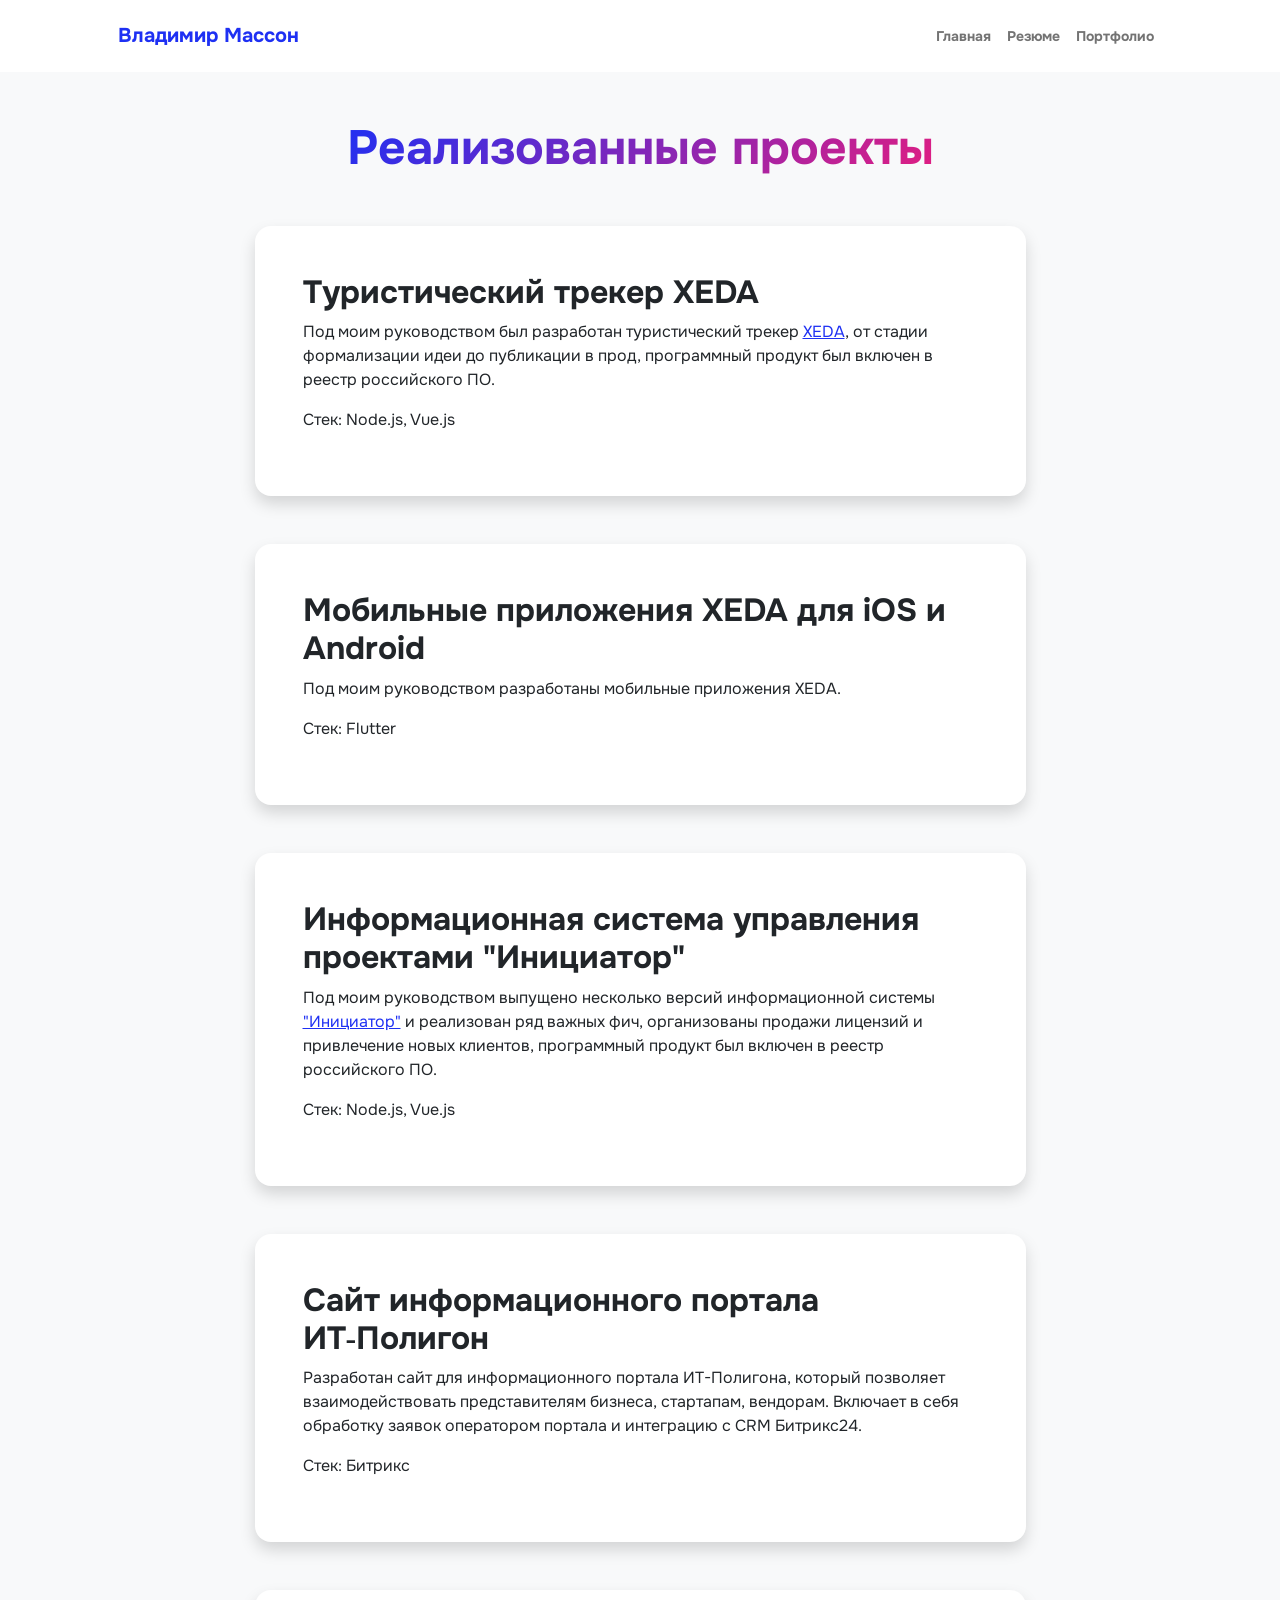
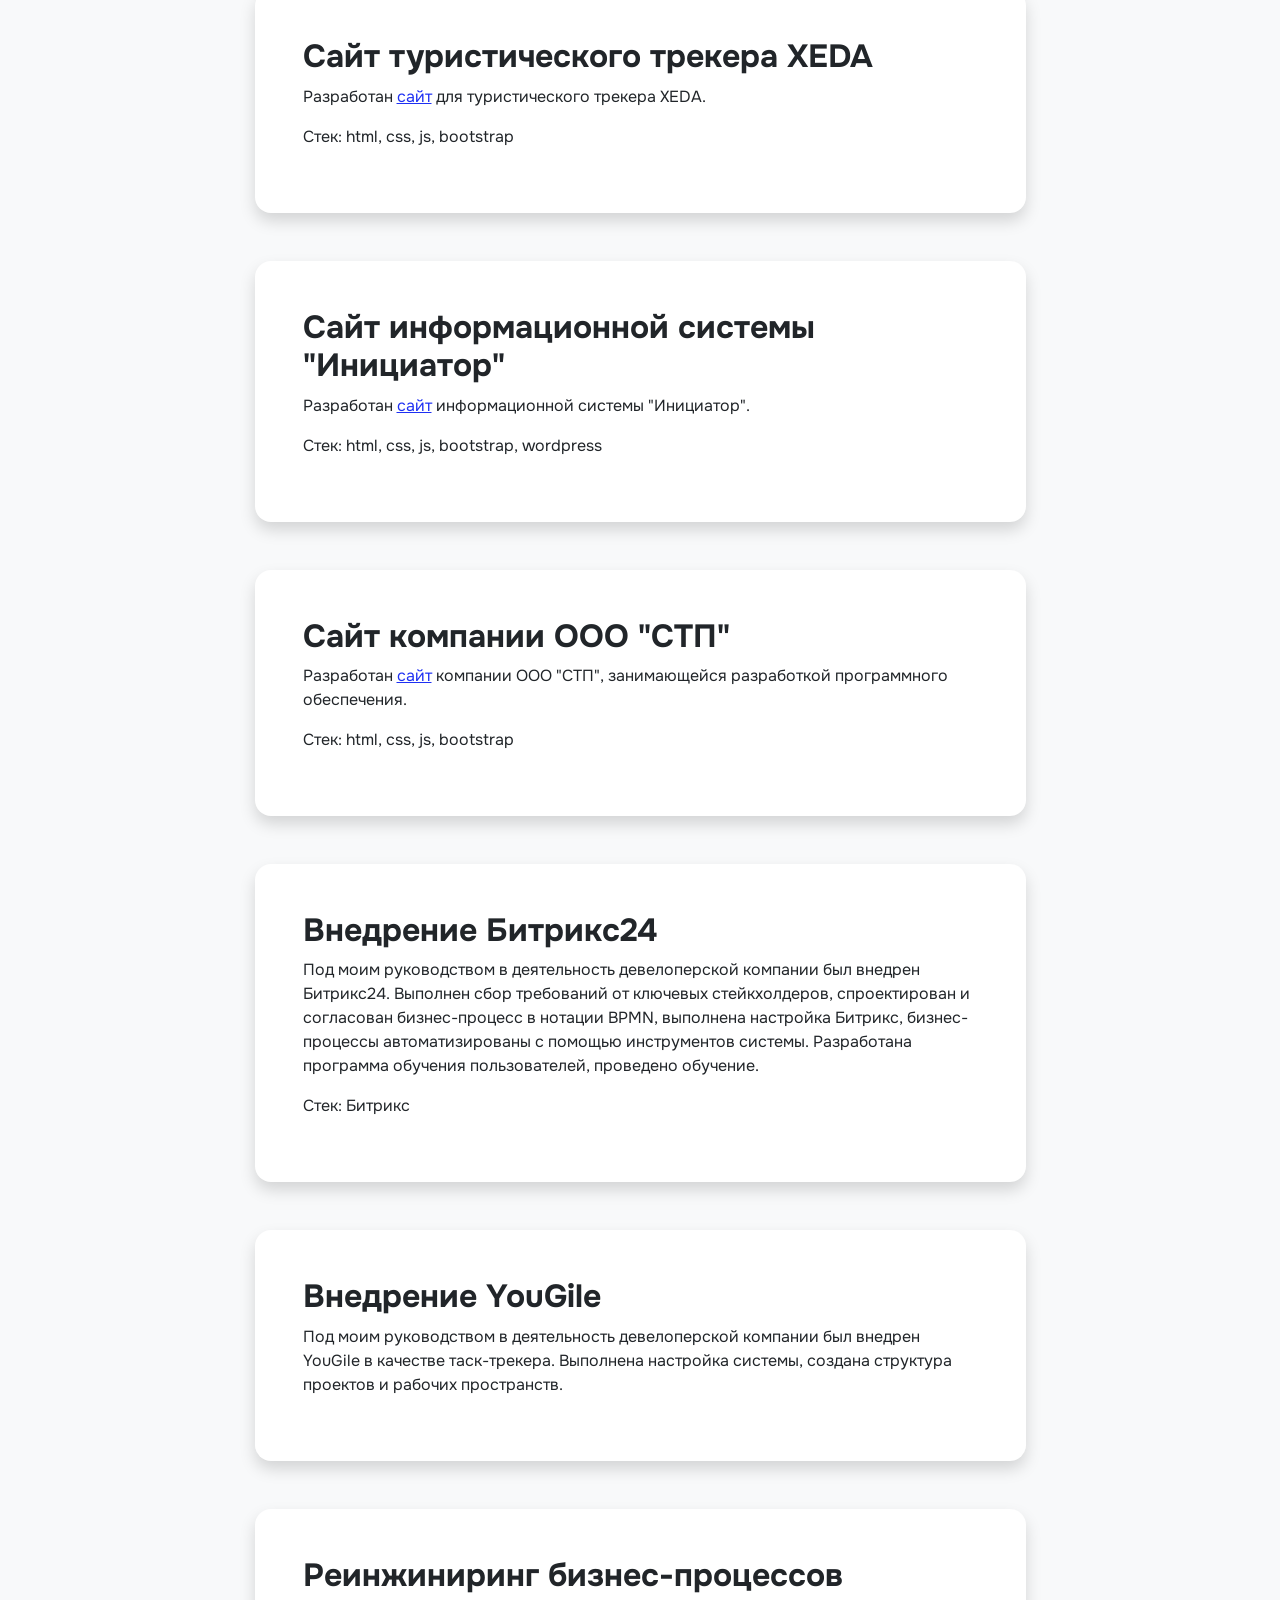
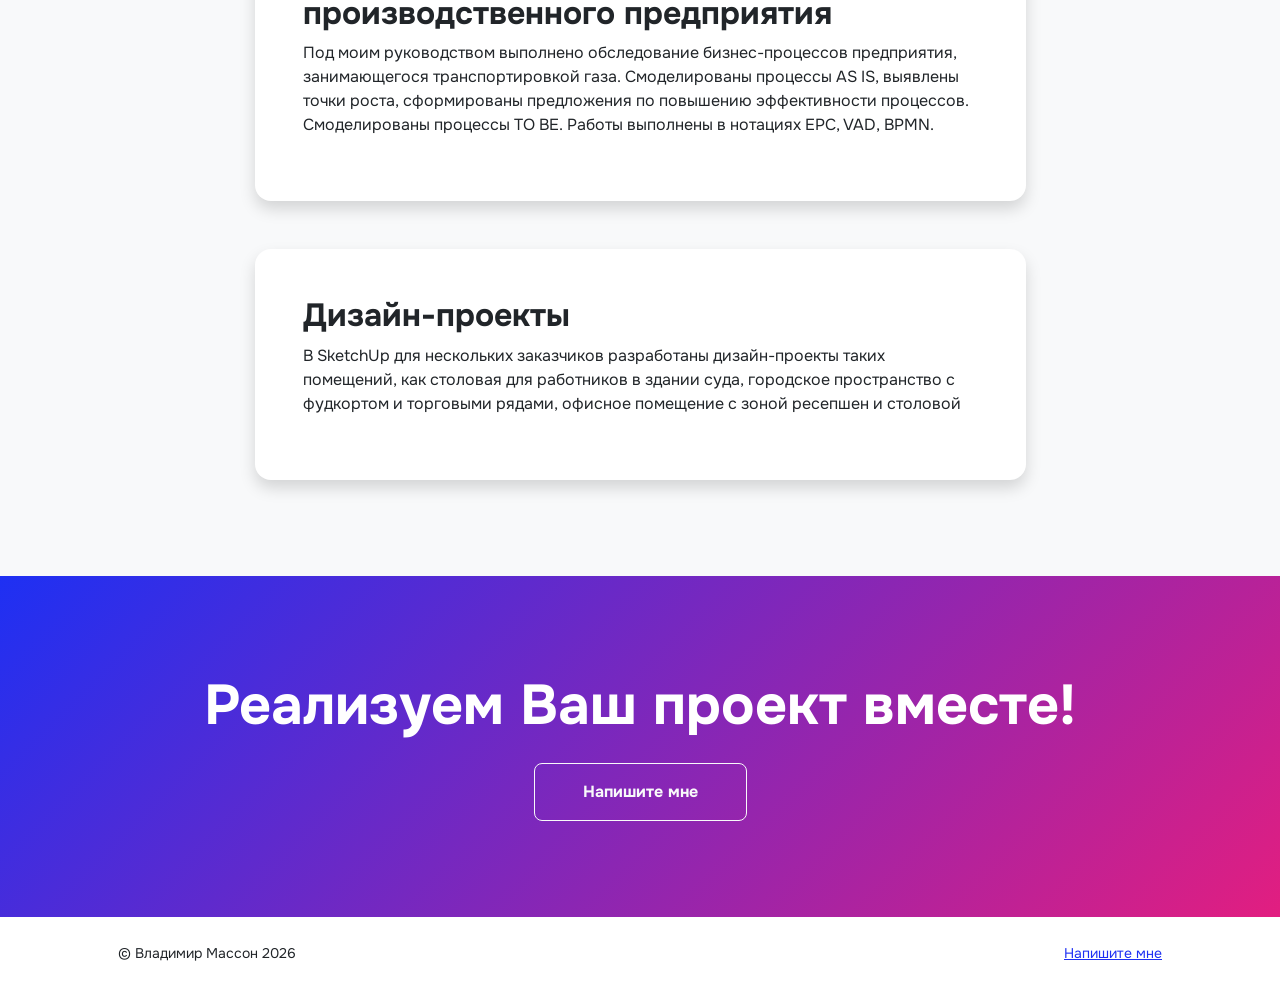
==== projects.html @ 6bad5a17 "Add files via upload" ====
<!DOCTYPE html>
<html lang="en">
    <head>
        <meta charset="utf-8" />
        <meta name="viewport" content="width=device-width, initial-scale=1, shrink-to-fit=no" />
        <meta name="description" content="" />
        <meta name="author" content="Vladimir Masson" />
        <title>Владимир Массон - Менеджер проектов</title>
        <!-- Favicon-->
        <link rel="icon" type="image/x-icon" href="assets/favicon.ico" />
        <!-- Custom Google font-->
        <link rel="preconnect" href="https://fonts.googleapis.com" />
        <link rel="preconnect" href="https://fonts.gstatic.com" crossorigin />
        <link href="https://fonts.googleapis.com/css2?family=Onest:wght@100;200;300;400;500;600;700;800;900&amp;display=swap" rel="stylesheet" />
        <!-- Bootstrap icons-->
        <link href="https://cdn.jsdelivr.net/npm/bootstrap-icons@1.8.1/font/bootstrap-icons.css" rel="stylesheet" />
        <!-- Core theme CSS (includes Bootstrap)-->
        <link href="css/styles.css" rel="stylesheet" />
    </head>
    <body class="d-flex flex-column h-100 bg-light">
        <main class="flex-shrink-0">
            <!-- Navigation-->
            <nav class="navbar navbar-expand-lg navbar-light bg-white py-3">
                <div class="container px-5">
                    <a class="navbar-brand" href="index.html"><span class="fw-bolder text-primary">Владимир Массон</span></a>
                    <button class="navbar-toggler" type="button" data-bs-toggle="collapse" data-bs-target="#navbarSupportedContent" aria-controls="navbarSupportedContent" aria-expanded="false" aria-label="Toggle navigation"><span class="navbar-toggler-icon"></span></button>
                    <div class="collapse navbar-collapse" id="navbarSupportedContent">
                        <ul class="navbar-nav ms-auto mb-2 mb-lg-0 small fw-bolder">
                            <li class="nav-item"><a class="nav-link" href="index.html">Главная</a></li>
                            <li class="nav-item"><a class="nav-link" href="resume.html">Резюме</a></li>
                            <li class="nav-item"><a class="nav-link" href="projects.html">Портфолио</a></li>
                        </ul>
                    </div>
                </div>
            </nav>
            <!-- Projects Section-->
            <section class="py-5">
                <div class="container px-5 mb-5">
                    <div class="text-center mb-5">
                        <h1 class="display-5 fw-bolder mb-0"><span class="text-gradient d-inline">Реализованные проекты</span></h1>
                    </div>
                    <div class="row gx-5 justify-content-center">
                        <div class="col-lg-11 col-xl-9 col-xxl-8">
                            <!-- Project Card 2-->
                            <div class="card overflow-hidden shadow rounded-4 border-0 mb-5">
                                <div class="card-body p-0">
                                    <div class="d-flex align-items-center">
                                        <div class="p-5">
                                            <h2 class="fw-bolder">Туристический трекер XEDA</h2>
                                            <p>Под моим руководством был разработан туристический трекер <a href="https://app.xeda.io/" target="_blank">XEDA</a>, от стадии формализации идеи до публикации в прод, программный продукт был включен в реестр российского ПО. <p>Стек: Node.js, Vue.js</p>
                                        </div>
                                     </div>
                                </div>
                            </div>
							<!-- Project Card 2-->
                            <div class="card overflow-hidden shadow rounded-4 border-0 mb-5">
                                <div class="card-body p-0">
                                    <div class="d-flex align-items-center">
                                        <div class="p-5">
                                            <h2 class="fw-bolder">Мобильные приложения XEDA для iOS и Android </h2>
                                            <p>Под моим руководством разработаны мобильные приложения XEDA. <p>Стек: Flutter</p>
                                        </div>
                                     </div>
                                </div>
                            </div>
							<!-- Project Card 2-->
                            <div class="card overflow-hidden shadow rounded-4 border-0 mb-5">
                                <div class="card-body p-0">
                                    <div class="d-flex align-items-center">
                                        <div class="p-5">
                                            <h2 class="fw-bolder">Информационная система управления проектами "Инициатор"</h2>
                                            <p>Под моим руководством выпущено несколько версий информационной системы <a href="https://app.mover.run/" target="_blank">"Инициатор"</a> и реализован ряд важных фич, организованы продажи лицензий и привлечение новых клиентов, программный продукт был включен в реестр российского ПО. <p>Стек: Node.js, Vue.js</p>
                                        </div>
                                     </div>
                                </div>
                            </div>
							<!-- Project Card 2-->
                            <div class="card overflow-hidden shadow rounded-4 border-0 mb-5">
                                <div class="card-body p-0">
                                    <div class="d-flex align-items-center">
                                        <div class="p-5">
                                            <h2 class="fw-bolder">Сайт информационного портала ИТ&#8209;Полигон</h2>
                                            <p>Разработан сайт для информационного портала ИТ-Полигона, который позволяет взаимодействовать представителям бизнеса, стартапам, вендорам. Включает в себя обработку заявок оператором портала и интеграцию с CRM Битрикс24. <p>Стек: Битрикс</p>
                                        </div>
                                     </div>
                                </div>
                            </div>
							<!-- Project Card 2-->
                            <div class="card overflow-hidden shadow rounded-4 border-0 mb-5">
                                <div class="card-body p-0">
                                    <div class="d-flex align-items-center">
                                        <div class="p-5">
                                            <h2 class="fw-bolder">Сайт туристического трекера XEDA</h2>
                                            <p>Разработан <a href="https://xeda.io/" target="_blank">сайт</a> для туристического трекера XEDA. <p>Стек: html, css, js, bootstrap</p>
                                        </div>
                                     </div>
                                </div>
                            </div>
							<!-- Project Card 2-->
                            <div class="card overflow-hidden shadow rounded-4 border-0 mb-5">
                                <div class="card-body p-0">
                                    <div class="d-flex align-items-center">
                                        <div class="p-5">
                                            <h2 class="fw-bolder">Сайт информационной системы "Инициатор"</h2>
                                            <p>Разработан <a href="https://mover.run/" target="_blank">сайт</a> информационной системы "Инициатор". <p>Стек: html, css, js, bootstrap, wordpress</p>
                                        </div>
                                     </div>
                                </div>
                            </div>
                            <!-- Project Card 2-->
                            <div class="card overflow-hidden shadow rounded-4 border-0 mb-5">
                                <div class="card-body p-0">
                                    <div class="d-flex align-items-center">
                                        <div class="p-5">
                                            <h2 class="fw-bolder">Сайт компании ООО "СТП"</h2>
                                            <p>Разработан <a href="https://stp.wtf/" target="_blank">сайт</a> компании ООО "СТП", занимающейся разработкой программного обеспечения. <p>Стек: html, css, js, bootstrap</p>
                                        </div>
                                     </div>
                                </div>
                            </div>
							<!-- Project Card 2-->
                            <div class="card overflow-hidden shadow rounded-4 border-0 mb-5">
                                <div class="card-body p-0">
                                    <div class="d-flex align-items-center">
                                        <div class="p-5">
                                            <h2 class="fw-bolder">Внедрение Битрикс24</h2>
                                            <p>Под моим руководством в деятельность девелоперской компании был внедрен Битрикс24. Выполнен сбор требований от ключевых стейкхолдеров, спроектирован и согласован бизнес-процесс в нотации BPMN, выполнена настройка Битрикс, бизнес-процессы автоматизированы с помощью инструментов системы. Разработана программа обучения пользователей, проведено обучение. <p>Стек: Битрикс</p>
                                        </div>
                                     </div>
                                </div>
                            </div>
							<!-- Project Card 2-->
                            <div class="card overflow-hidden shadow rounded-4 border-0 mb-5">
                                <div class="card-body p-0">
                                    <div class="d-flex align-items-center">
                                        <div class="p-5">
                                            <h2 class="fw-bolder">Внедрение YouGile</h2>
                                            <p>Под моим руководством в деятельность девелоперской компании был внедрен YouGile в качестве таск-трекера. Выполнена настройка системы, создана структура проектов и рабочих пространств.
                                        </div>
                                     </div>
                                </div>
                            </div>
							<!-- Project Card 2-->
                            <div class="card overflow-hidden shadow rounded-4 border-0 mb-5">
                                <div class="card-body p-0">
                                    <div class="d-flex align-items-center">
                                        <div class="p-5">
                                            <h2 class="fw-bolder">Реинжиниринг бизнес-процессов производственного предприятия</h2>
                                            <p>Под моим руководством выполнено обследование бизнес-процессов предприятия, занимающегося транспортировкой газа. Смоделированы процессы AS IS, выявлены точки роста, сформированы предложения по повышению эффективности процессов. Смоделированы процессы TO BE. Работы выполнены в нотациях EPC, VAD, BPMN.
                                        </div>
                                     </div>
                                </div>
                            </div>
							<!-- Project Card 1-->
                            <div class="card overflow-hidden shadow rounded-4 border-0">
                                <div class="card-body p-0">
                                    <div class="d-flex align-items-center">
                                        <div class="p-5">
                                            <h2 class="fw-bolder">Дизайн-проекты</h2>
                                            <p>В SketchUp для нескольких заказчиков разработаны дизайн-проекты таких помещений, как столовая для работников в здании суда, городское пространство с фудкортом и торговыми рядами, офисное помещение с зоной ресепшен и столовой</p>
                                        </div>
                                 
                                    </div>
                                </div>
                            </div>
                        </div>
                    </div>
                </div>
            </section>
            <!-- Call to action section-->
            <section class="py-5 bg-gradient-primary-to-secondary text-white">
                <div class="container px-5 my-5">
                    <div class="text-center">
                        <h2 class="display-4 fw-bolder mb-4">Реализуем Ваш проект вместе!</h2>
                        <a class="btn btn-outline-light btn-lg px-5 py-3 fs-6 fw-bolder" href="mailto:vladimirmasson@gmail.com">Напишите мне</a>
                    </div>
                </div>
            </section>
        </main>
        <!-- Footer-->
        <footer class="bg-white py-4 mt-auto">
            <div class="container px-5">
                <div class="row align-items-center justify-content-between flex-column flex-sm-row">
                    <div class="col-auto"><div class="small m-0">&copy; Владимир Массон 2026</div></div>
                    <div class="col-auto">
                       <a class="small" href="mailto:vladimirmasson@gmail.com">Напишите мне</a>
                    </div>
                </div>
            </div>
        </footer>
        <!-- Bootstrap core JS-->
        <script src="https://cdn.jsdelivr.net/npm/bootstrap@5.2.3/dist/js/bootstrap.bundle.min.js"></script>
        <!-- Core theme JS-->
        <script src="js/scripts.js"></script>
    </body>
</html>
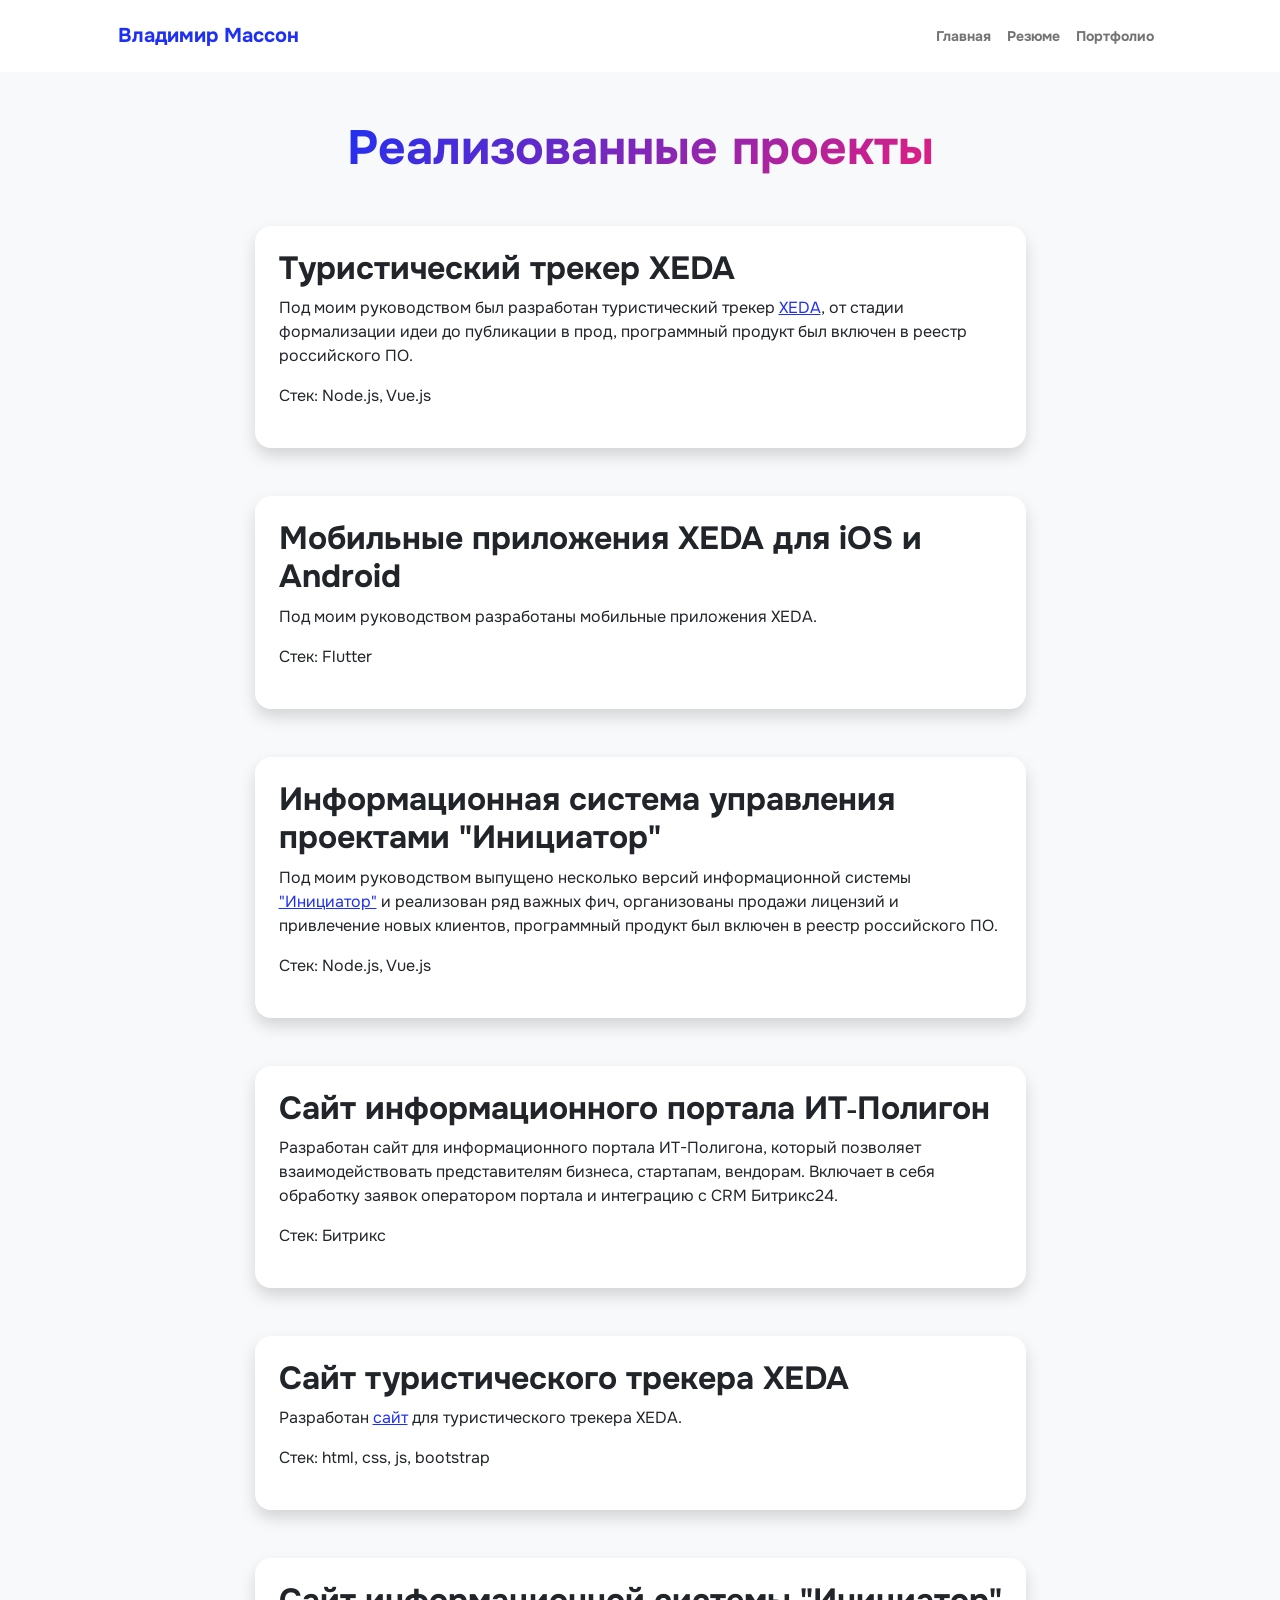
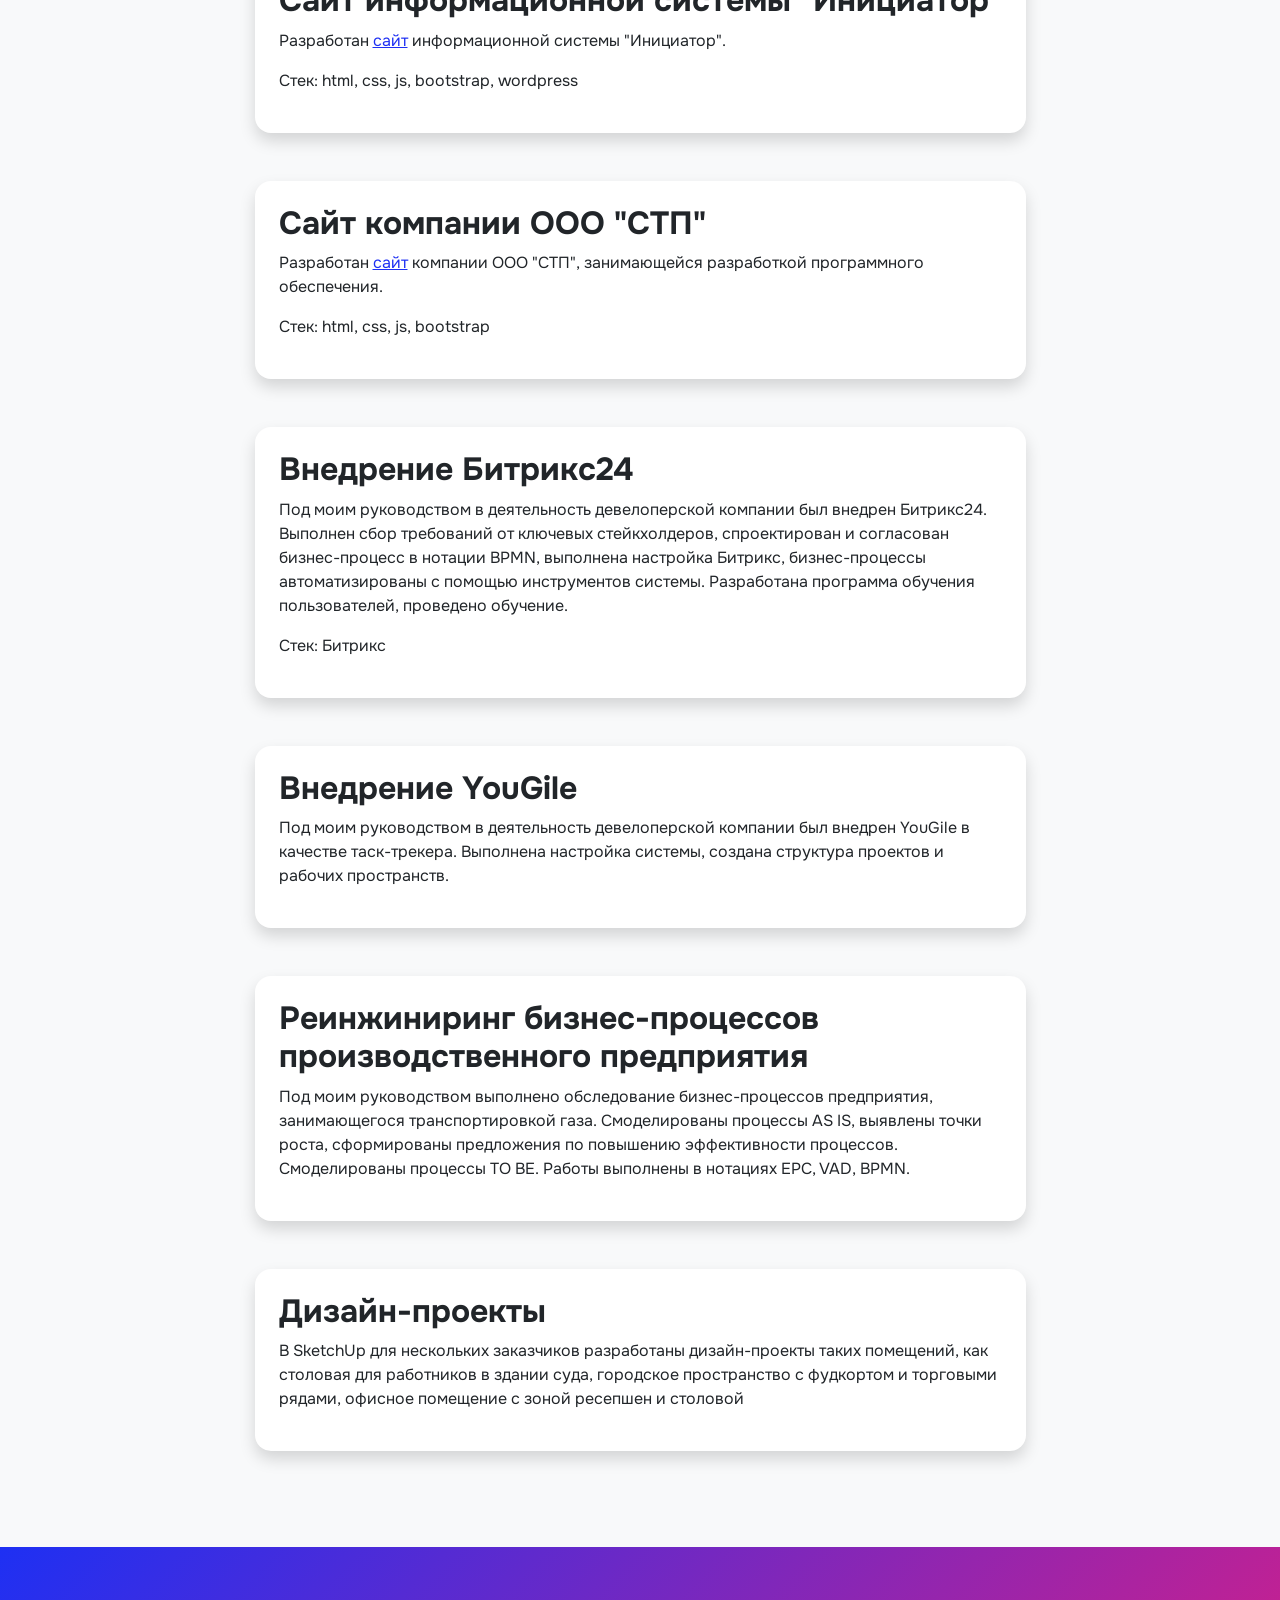
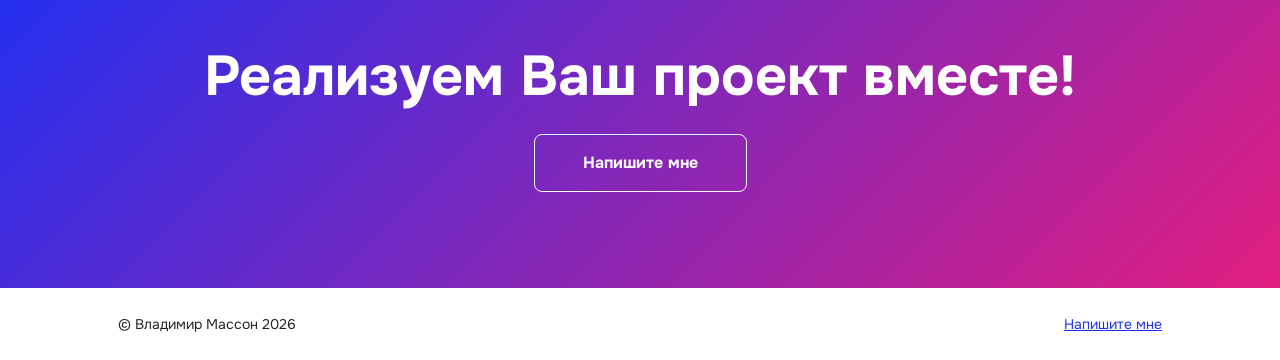
==== commit a136797c: "Update projects.html" ====
--- a/projects.html
+++ b/projects.html
@@ -16,6 +16,21 @@
         <link href="https://cdn.jsdelivr.net/npm/bootstrap-icons@1.8.1/font/bootstrap-icons.css" rel="stylesheet" />
         <!-- Core theme CSS (includes Bootstrap)-->
         <link href="css/styles.css" rel="stylesheet" />
+
+<!-- Yandex.Metrika counter -->
+<script type="text/javascript">
+    (function(m,e,t,r,i,k,a){
+        m[i]=m[i]||function(){(m[i].a=m[i].a||[]).push(arguments)};
+        m[i].l=1*new Date();
+        for (var j = 0; j < document.scripts.length; j++) {if (document.scripts[j].src === r) { return; }}
+        k=e.createElement(t),a=e.getElementsByTagName(t)[0],k.async=1,k.src=r,a.parentNode.insertBefore(k,a)
+    })(window, document,'script','https://mc.yandex.ru/metrika/tag.js?id=108676419', 'ym');
+
+    ym(108676419, 'init', {ssr:true, webvisor:true, clickmap:true, ecommerce:"dataLayer", referrer: document.referrer, url: location.href, accurateTrackBounce:true, trackLinks:true});
+</script>
+<noscript><div><img src="https://mc.yandex.ru/watch/108676419" style="position:absolute; left:-9999px;" alt="" /></div></noscript>
+<!-- /Yandex.Metrika counter -->
+
     </head>
     <body class="d-flex flex-column h-100 bg-light">
         <main class="flex-shrink-0">
@@ -45,7 +60,7 @@
                             <div class="card overflow-hidden shadow rounded-4 border-0 mb-5">
                                 <div class="card-body p-0">
                                     <div class="d-flex align-items-center">
-                                        <div class="p-5">
+                                        <div class="p-4">
                                             <h2 class="fw-bolder">Туристический трекер XEDA</h2>
                                             <p>Под моим руководством был разработан туристический трекер <a href="https://app.xeda.io/" target="_blank">XEDA</a>, от стадии формализации идеи до публикации в прод, программный продукт был включен в реестр российского ПО. <p>Стек: Node.js, Vue.js</p>
                                         </div>
@@ -56,7 +71,7 @@
                             <div class="card overflow-hidden shadow rounded-4 border-0 mb-5">
                                 <div class="card-body p-0">
                                     <div class="d-flex align-items-center">
-                                        <div class="p-5">
+                                        <div class="p-4">
                                             <h2 class="fw-bolder">Мобильные приложения XEDA для iOS и Android </h2>
                                             <p>Под моим руководством разработаны мобильные приложения XEDA. <p>Стек: Flutter</p>
                                         </div>
@@ -67,7 +82,7 @@
                             <div class="card overflow-hidden shadow rounded-4 border-0 mb-5">
                                 <div class="card-body p-0">
                                     <div class="d-flex align-items-center">
-                                        <div class="p-5">
+                                        <div class="p-4">
                                             <h2 class="fw-bolder">Информационная система управления проектами "Инициатор"</h2>
                                             <p>Под моим руководством выпущено несколько версий информационной системы <a href="https://app.mover.run/" target="_blank">"Инициатор"</a> и реализован ряд важных фич, организованы продажи лицензий и привлечение новых клиентов, программный продукт был включен в реестр российского ПО. <p>Стек: Node.js, Vue.js</p>
                                         </div>
@@ -78,7 +93,7 @@
                             <div class="card overflow-hidden shadow rounded-4 border-0 mb-5">
                                 <div class="card-body p-0">
                                     <div class="d-flex align-items-center">
-                                        <div class="p-5">
+                                        <div class="p-4">
                                             <h2 class="fw-bolder">Сайт информационного портала ИТ&#8209;Полигон</h2>
                                             <p>Разработан сайт для информационного портала ИТ-Полигона, который позволяет взаимодействовать представителям бизнеса, стартапам, вендорам. Включает в себя обработку заявок оператором портала и интеграцию с CRM Битрикс24. <p>Стек: Битрикс</p>
                                         </div>
@@ -89,7 +104,7 @@
                             <div class="card overflow-hidden shadow rounded-4 border-0 mb-5">
                                 <div class="card-body p-0">
                                     <div class="d-flex align-items-center">
-                                        <div class="p-5">
+                                        <div class="p-4">
                                             <h2 class="fw-bolder">Сайт туристического трекера XEDA</h2>
                                             <p>Разработан <a href="https://xeda.io/" target="_blank">сайт</a> для туристического трекера XEDA. <p>Стек: html, css, js, bootstrap</p>
                                         </div>
@@ -100,7 +115,7 @@
                             <div class="card overflow-hidden shadow rounded-4 border-0 mb-5">
                                 <div class="card-body p-0">
                                     <div class="d-flex align-items-center">
-                                        <div class="p-5">
+                                        <div class="p-4">
                                             <h2 class="fw-bolder">Сайт информационной системы "Инициатор"</h2>
                                             <p>Разработан <a href="https://mover.run/" target="_blank">сайт</a> информационной системы "Инициатор". <p>Стек: html, css, js, bootstrap, wordpress</p>
                                         </div>
@@ -111,7 +126,7 @@
                             <div class="card overflow-hidden shadow rounded-4 border-0 mb-5">
                                 <div class="card-body p-0">
                                     <div class="d-flex align-items-center">
-                                        <div class="p-5">
+                                        <div class="p-4">
                                             <h2 class="fw-bolder">Сайт компании ООО "СТП"</h2>
                                             <p>Разработан <a href="https://stp.wtf/" target="_blank">сайт</a> компании ООО "СТП", занимающейся разработкой программного обеспечения. <p>Стек: html, css, js, bootstrap</p>
                                         </div>
@@ -122,7 +137,7 @@
                             <div class="card overflow-hidden shadow rounded-4 border-0 mb-5">
                                 <div class="card-body p-0">
                                     <div class="d-flex align-items-center">
-                                        <div class="p-5">
+                                        <div class="p-4">
                                             <h2 class="fw-bolder">Внедрение Битрикс24</h2>
                                             <p>Под моим руководством в деятельность девелоперской компании был внедрен Битрикс24. Выполнен сбор требований от ключевых стейкхолдеров, спроектирован и согласован бизнес-процесс в нотации BPMN, выполнена настройка Битрикс, бизнес-процессы автоматизированы с помощью инструментов системы. Разработана программа обучения пользователей, проведено обучение. <p>Стек: Битрикс</p>
                                         </div>
@@ -133,7 +148,7 @@
                             <div class="card overflow-hidden shadow rounded-4 border-0 mb-5">
                                 <div class="card-body p-0">
                                     <div class="d-flex align-items-center">
-                                        <div class="p-5">
+                                        <div class="p-4">
                                             <h2 class="fw-bolder">Внедрение YouGile</h2>
                                             <p>Под моим руководством в деятельность девелоперской компании был внедрен YouGile в качестве таск-трекера. Выполнена настройка системы, создана структура проектов и рабочих пространств.
                                         </div>
@@ -144,7 +159,7 @@
                             <div class="card overflow-hidden shadow rounded-4 border-0 mb-5">
                                 <div class="card-body p-0">
                                     <div class="d-flex align-items-center">
-                                        <div class="p-5">
+                                        <div class="p-4">
                                             <h2 class="fw-bolder">Реинжиниринг бизнес-процессов производственного предприятия</h2>
                                             <p>Под моим руководством выполнено обследование бизнес-процессов предприятия, занимающегося транспортировкой газа. Смоделированы процессы AS IS, выявлены точки роста, сформированы предложения по повышению эффективности процессов. Смоделированы процессы TO BE. Работы выполнены в нотациях EPC, VAD, BPMN.
                                         </div>
@@ -155,7 +170,7 @@
                             <div class="card overflow-hidden shadow rounded-4 border-0">
                                 <div class="card-body p-0">
                                     <div class="d-flex align-items-center">
-                                        <div class="p-5">
+                                        <div class="p-4">
                                             <h2 class="fw-bolder">Дизайн-проекты</h2>
                                             <p>В SketchUp для нескольких заказчиков разработаны дизайн-проекты таких помещений, как столовая для работников в здании суда, городское пространство с фудкортом и торговыми рядами, офисное помещение с зоной ресепшен и столовой</p>
                                         </div>
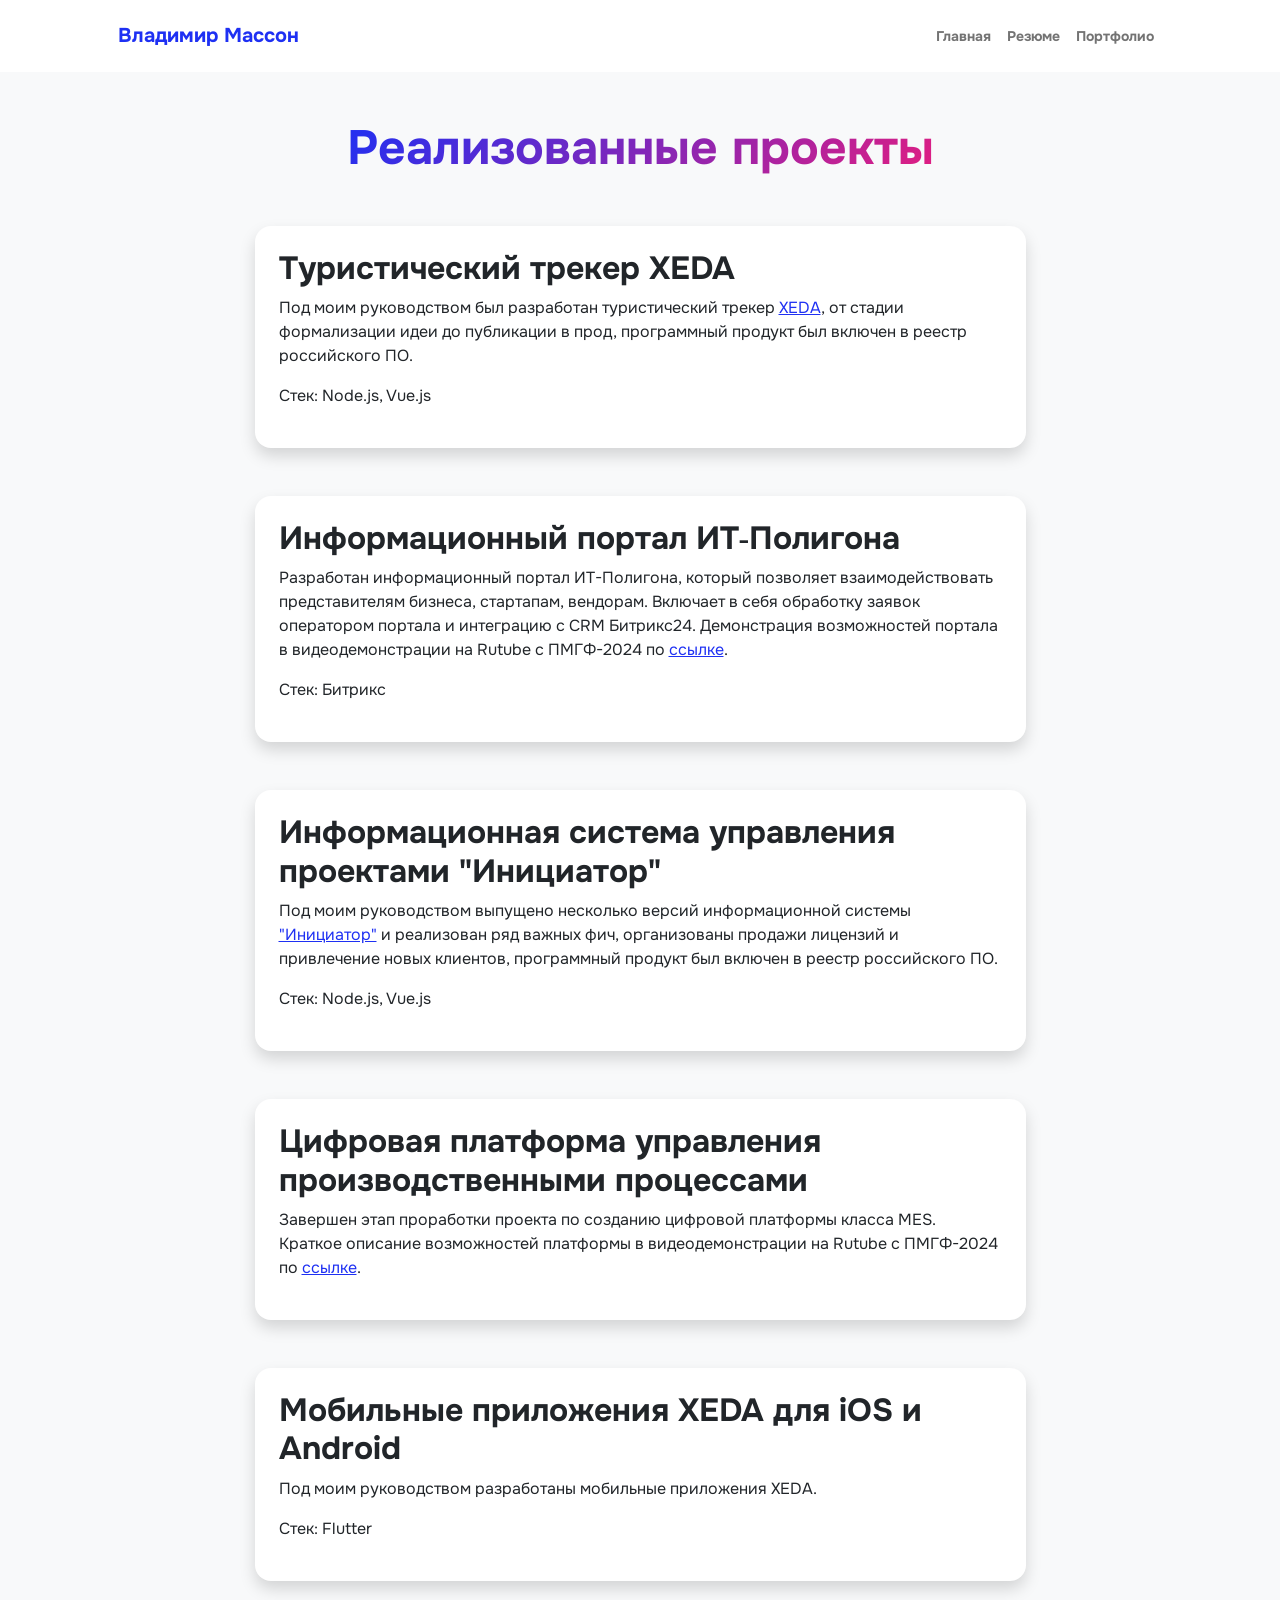
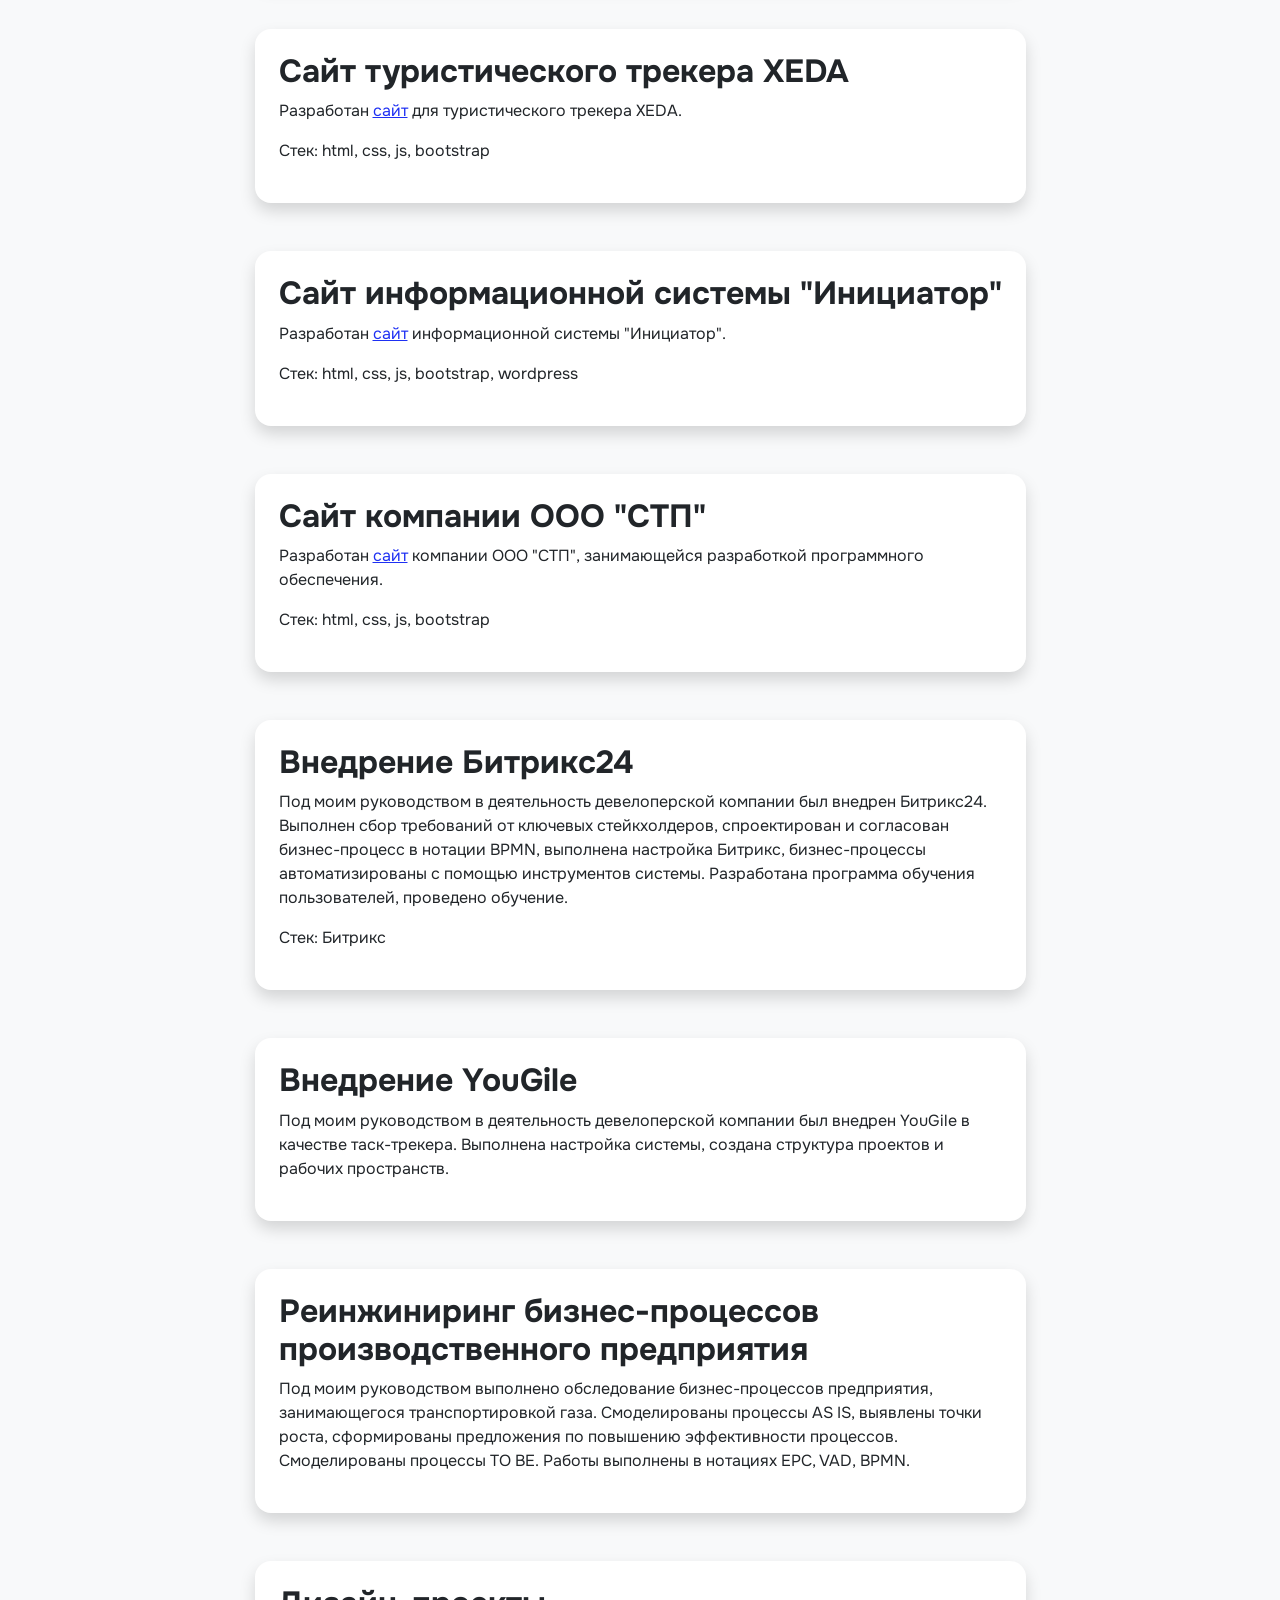
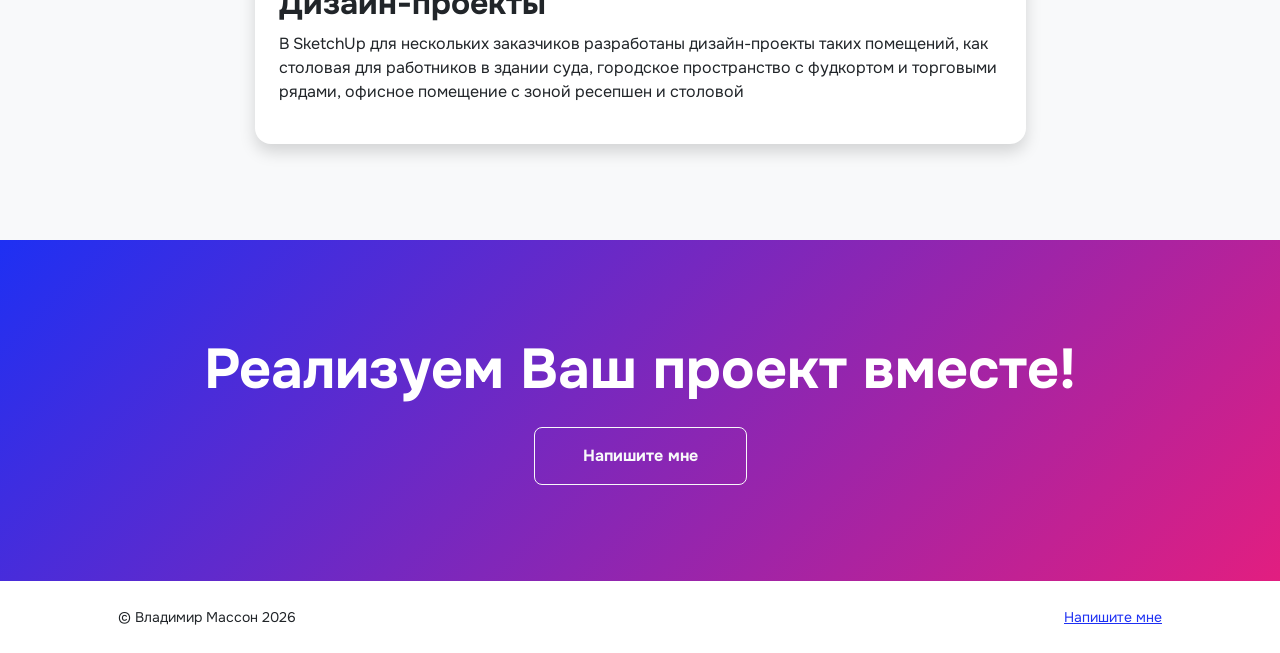
==== commit 880f437a: "Update projects.html" ====
--- a/projects.html
+++ b/projects.html
@@ -72,34 +72,50 @@
                                 <div class="card-body p-0">
                                     <div class="d-flex align-items-center">
                                         <div class="p-4">
+                                            <h2 class="fw-bolder">Информационный портал ИТ&#8209;Полигона</h2>
+                                            <p>Разработан информационный портал ИТ-Полигона, который позволяет взаимодействовать представителям бизнеса, стартапам, вендорам. Включает в себя обработку заявок оператором портала и интеграцию с CRM Битрикс24. Демонстрация возможностей портала в видеодемонстрации на Rutube с ПМГФ-2024 по <a href="https://rutube.ru/video/private/e5c5ad6d737053c20c69dd15c479891c/?p=79v44XpM3fUW5Sm7yKCbYQ" target="_blank">ссылке</a>. <p>Стек: Битрикс</p>
+                                        </div>
+                                     </div>
+                                </div>
+                            </div>
+
+							<!-- Project Card 2-->
+                            <div class="card overflow-hidden shadow rounded-4 border-0 mb-5">
+                                <div class="card-body p-0">
+                                    <div class="d-flex align-items-center">
+                                        <div class="p-4">
+                                            <h2 class="fw-bolder">Информационная система управления проектами "Инициатор"</h2>
+                                            <p>Под моим руководством выпущено несколько версий информационной системы <a href="https://app.mover.run/" target="_blank">"Инициатор"</a> и реализован ряд важных фич, организованы продажи лицензий и привлечение новых клиентов, программный продукт был включен в реестр российского ПО. <p>Стек: Node.js, Vue.js</p>
+                                        </div>
+                                     </div>
+                                </div>
+                            </div>
+
+							<!-- Project Card 2-->
+                            <div class="card overflow-hidden shadow rounded-4 border-0 mb-5">
+                                <div class="card-body p-0">
+                                    <div class="d-flex align-items-center">
+                                        <div class="p-4">
+                                            <h2 class="fw-bolder">Цифровая платформа управления производственными процессами</h2>
+                                            <p>Завершен этап проработки проекта по созданию цифровой платформы класса MES. Краткое описание возможностей платформы в видеодемонстрации на Rutube с ПМГФ-2024 по <a href="https://rutube.ru/video/private/722096ee7470194342c7fa7aef3d3ba7/?p=8CdPJnTJHmDejB6-vXVQGw" target="_blank">ссылке</a>.
+                                        </div>
+                                     </div>
+                                </div>
+                            </div>
+							
+							<!-- Project Card 2-->
+                            <div class="card overflow-hidden shadow rounded-4 border-0 mb-5">
+                                <div class="card-body p-0">
+                                    <div class="d-flex align-items-center">
+                                        <div class="p-4">
                                             <h2 class="fw-bolder">Мобильные приложения XEDA для iOS и Android </h2>
                                             <p>Под моим руководством разработаны мобильные приложения XEDA. <p>Стек: Flutter</p>
                                         </div>
                                      </div>
                                 </div>
                             </div>
-							<!-- Project Card 2-->
-                            <div class="card overflow-hidden shadow rounded-4 border-0 mb-5">
-                                <div class="card-body p-0">
-                                    <div class="d-flex align-items-center">
-                                        <div class="p-4">
-                                            <h2 class="fw-bolder">Информационная система управления проектами "Инициатор"</h2>
-                                            <p>Под моим руководством выпущено несколько версий информационной системы <a href="https://app.mover.run/" target="_blank">"Инициатор"</a> и реализован ряд важных фич, организованы продажи лицензий и привлечение новых клиентов, программный продукт был включен в реестр российского ПО. <p>Стек: Node.js, Vue.js</p>
-                                        </div>
-                                     </div>
-                                </div>
-                            </div>
-							<!-- Project Card 2-->
-                            <div class="card overflow-hidden shadow rounded-4 border-0 mb-5">
-                                <div class="card-body p-0">
-                                    <div class="d-flex align-items-center">
-                                        <div class="p-4">
-                                            <h2 class="fw-bolder">Сайт информационного портала ИТ&#8209;Полигон</h2>
-                                            <p>Разработан сайт для информационного портала ИТ-Полигона, который позволяет взаимодействовать представителям бизнеса, стартапам, вендорам. Включает в себя обработку заявок оператором портала и интеграцию с CRM Битрикс24. <p>Стек: Битрикс</p>
-                                        </div>
-                                     </div>
-                                </div>
-                            </div>
+							
+							
 							<!-- Project Card 2-->
                             <div class="card overflow-hidden shadow rounded-4 border-0 mb-5">
                                 <div class="card-body p-0">
